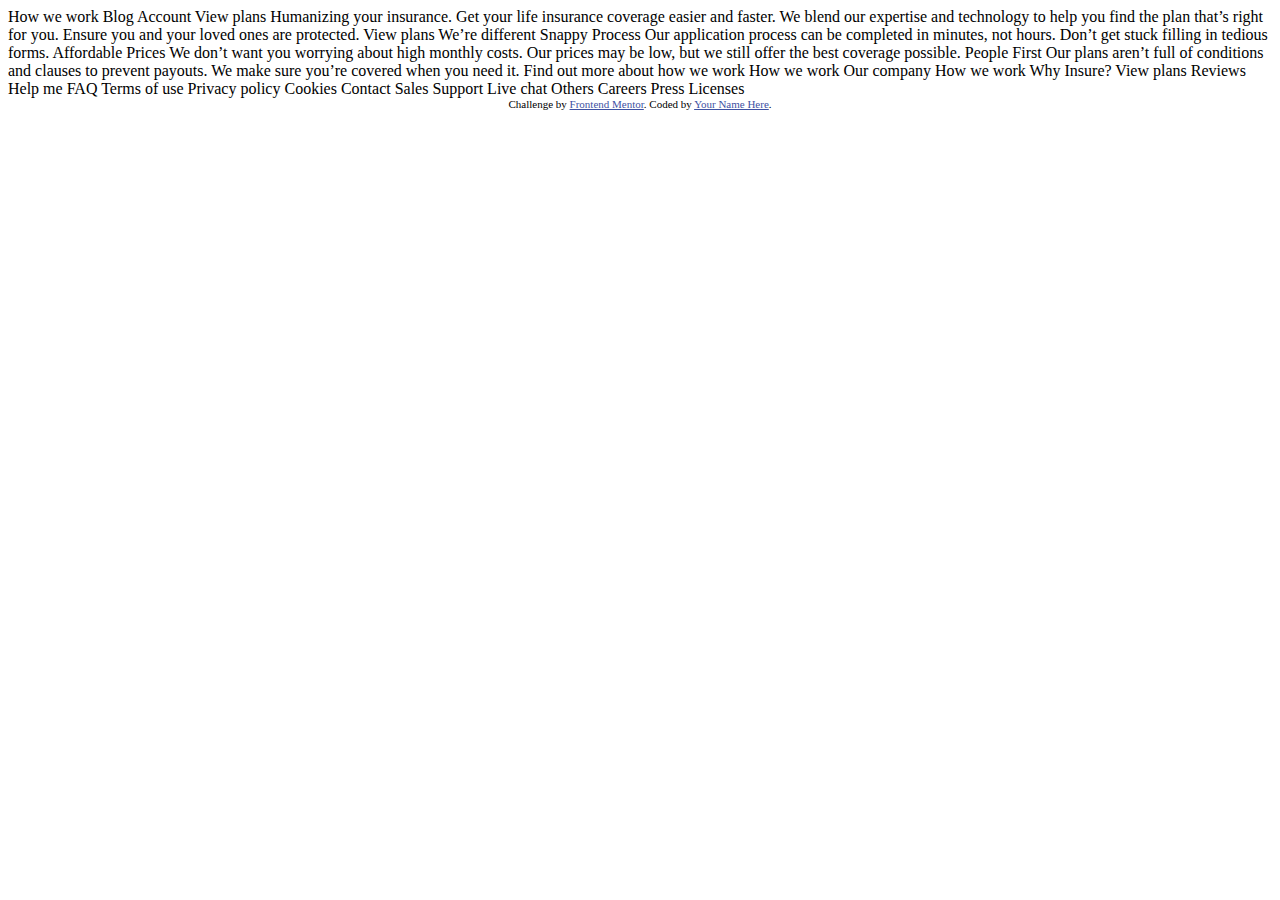
==== insure-landing-page/index.html @ b22dc7d5 "Initial commit" ====
<!DOCTYPE html>
<html lang="en">
<head>
  <meta charset="UTF-8">
  <meta name="viewport" content="width=device-width, initial-scale=1.0"> <!-- displays site properly based on user's device -->

  <link rel="icon" type="image/png" sizes="32x32" href="./images/favicon-32x32.png">
  
  <title>Frontend Mentor | Insure landing page</title>

  <!-- Feel free to remove these styles or customise in your own stylesheet 👍 -->
  <style>
    .attribution { font-size: 11px; text-align: center; }
    .attribution a { color: hsl(228, 45%, 44%); }
  </style>
</head>
<body>

  How we work
  Blog
  Account
  View plans

  Humanizing your insurance.

  Get your life insurance coverage easier and faster. We blend our expertise 
  and technology to help you find the plan that’s right for you. Ensure you 
  and your loved ones are protected.

  View plans

  We’re different

  Snappy Process

  Our application process can be completed in minutes, not hours. Don’t get 
  stuck filling in tedious forms.

  Affordable Prices

  We don’t want you worrying about high monthly costs. Our prices may be low, 
  but we still offer the best coverage possible.

  People First

  Our plans aren’t full of conditions and clauses to prevent payouts. We make 
  sure you’re covered when you need it.

  Find out more about how we work

  How we work

  Our company

  How we work
  Why Insure?
  View plans
  Reviews

  Help me

  FAQ
  Terms of use
  Privacy policy
  Cookies

  Contact

  Sales
  Support
  Live chat

  Others

  Careers
  Press
  Licenses

  
  <div class="attribution">
    Challenge by <a href="https://www.frontendmentor.io?ref=challenge" target="_blank">Frontend Mentor</a>. 
    Coded by <a href="#">Your Name Here</a>.
  </div>
</body>
</html>
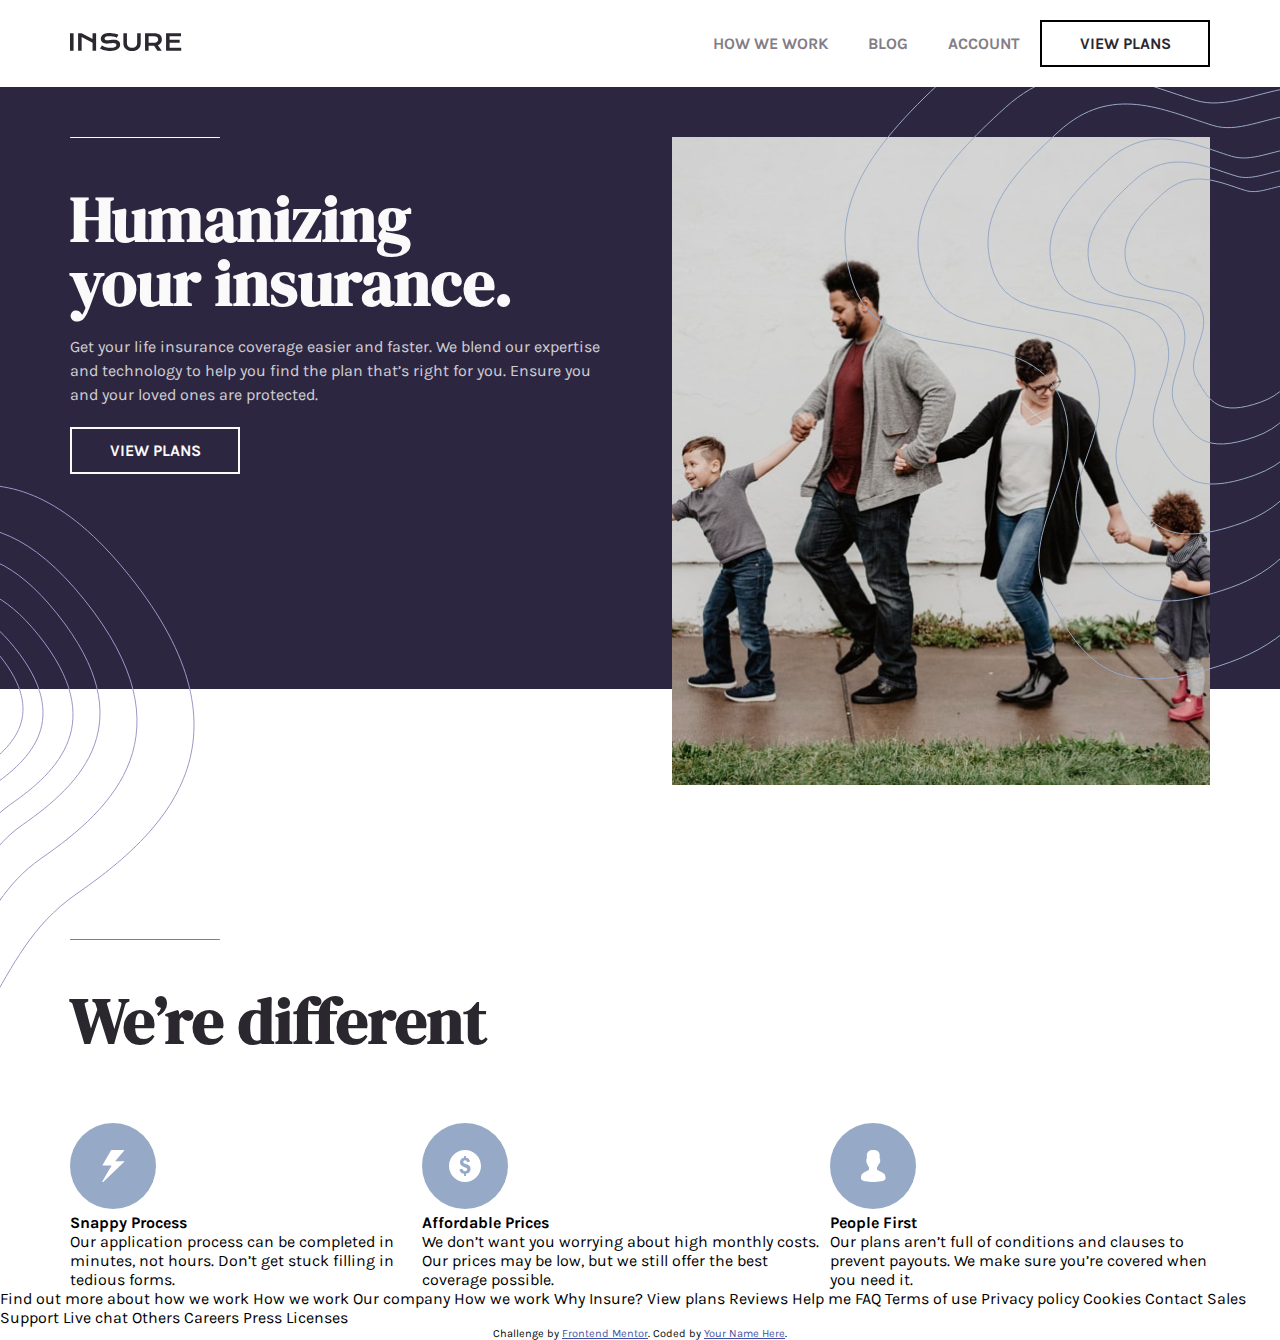
==== commit a6d81aa9: "initial commit" ====
--- a/insure-landing-page/index.html
+++ b/insure-landing-page/index.html
@@ -1,50 +1,104 @@
 <!DOCTYPE html>
 <html lang="en">
+
 <head>
   <meta charset="UTF-8">
-  <meta name="viewport" content="width=device-width, initial-scale=1.0"> <!-- displays site properly based on user's device -->
+  <meta name="viewport" content="width=device-width, initial-scale=1.0">
+  <!-- displays site properly based on user's device -->
 
   <link rel="icon" type="image/png" sizes="32x32" href="./images/favicon-32x32.png">
-  
+  <link rel="stylesheet" href="style.css">
   <title>Frontend Mentor | Insure landing page</title>
 
   <!-- Feel free to remove these styles or customise in your own stylesheet 👍 -->
   <style>
-    .attribution { font-size: 11px; text-align: center; }
-    .attribution a { color: hsl(228, 45%, 44%); }
+    .attribution {
+      font-size: 11px;
+      text-align: center;
+    }
+
+    .attribution a {
+      color: hsl(228, 45%, 44%);
+    }
   </style>
 </head>
+
 <body>
 
-  How we work
-  Blog
-  Account
-  View plans
+  <header>
+    <div class="container">
+      <nav>
+        <div>
+          <img src="./images/logo.svg" alt="logo">
+        </div>
+        <div class="nav-links">
+          <ul>
+            <li><a href="#">How we work</a></li>
+            <li><a href="#">Blog</a></li>
+            <li><a href="#">Account</a></li>
+          </ul>
+          <button>View plans</button>
+        </div>
+      </nav>
+    </div>
+  </header>
 
-  Humanizing your insurance.
+  <section id="intro">
+    <div class="container">
+      <div class="wrapper">
+        <div class="left">
+          <h1>Humanizing </h1>
+          <h1>your insurance.</h1>
+          <p>
+            Get your life insurance coverage easier and faster. We blend our expertise
+            and technology to help you find the plan that’s right for you. Ensure you
+            and your loved ones are protected.
+          </p>
 
-  Get your life insurance coverage easier and faster. We blend our expertise 
-  and technology to help you find the plan that’s right for you. Ensure you 
-  and your loved ones are protected.
+          <button>View plans</button>
+        </div>
+        <div class="right"><img src="./images/image-intro-desktop.jpg"></div>
+      </div>
+    </div>
+  </section>
 
-  View plans
+  <section>
+    <div class="container">
+      <h2>We’re different</h2>
 
-  We’re different
+      <div class="flex">
+        <div>
+          <img src="./images/icon-snappy-process.svg" alt="icon snappy process">
+          <h4>Snappy Process</h4>
 
-  Snappy Process
+          <p>
+            Our application process can be completed in minutes, not hours. Don’t get
+            stuck filling in tedious forms.
+          </p>
+        </div>
 
-  Our application process can be completed in minutes, not hours. Don’t get 
-  stuck filling in tedious forms.
+        <div>
+          <img src="./images/icon-affordable-prices.svg" alt="icon-affordable-prices">
+          <h4>Affordable Prices</h4>
 
-  Affordable Prices
+          <p>
+            We don’t want you worrying about high monthly costs. Our prices may be low,
+            but we still offer the best coverage possible.
+          </p>
+        </div>
 
-  We don’t want you worrying about high monthly costs. Our prices may be low, 
-  but we still offer the best coverage possible.
+        <div>
+          <img src="./images/icon-people-first.svg" alt="icon-people-first">
+          <h4>People First</h4>
 
-  People First
-
-  Our plans aren’t full of conditions and clauses to prevent payouts. We make 
-  sure you’re covered when you need it.
+          <p>
+            Our plans aren’t full of conditions and clauses to prevent payouts. We make
+            sure you’re covered when you need it.
+          </p>
+        </div>
+      </div>
+    </div>
+  </section>
 
   Find out more about how we work
 
@@ -76,10 +130,11 @@
   Press
   Licenses
 
-  
+
   <div class="attribution">
-    Challenge by <a href="https://www.frontendmentor.io?ref=challenge" target="_blank">Frontend Mentor</a>. 
+    Challenge by <a href="https://www.frontendmentor.io?ref=challenge" target="_blank">Frontend Mentor</a>.
     Coded by <a href="#">Your Name Here</a>.
   </div>
 </body>
+
 </html>--- a/insure-landing-page/style.css
+++ b/insure-landing-page/style.css
@@ -0,0 +1,190 @@
+@import url("https://fonts.googleapis.com/css2?family=Karla:wght@400;700&display=swap");
+@import url("https://fonts.googleapis.com/css2?family=DM+Serif+Display&display=swap");
+
+* {
+  box-sizing: border-box;
+  margin: 0;
+  padding: 0;
+}
+
+body {
+  font-family: "Karla", sans-serif;
+  font-size: 16px;
+}
+
+.container {
+  width: 1200px;
+  max-width: 100%;
+  margin: 0 auto;
+  padding: 0 30px;
+}
+
+nav {
+  display: flex;
+  justify-content: space-between;
+  align-items: center;
+  padding: 20px 0;
+}
+
+.nav-links {
+  display: flex;
+}
+nav ul {
+  display: flex;
+  align-items: center;
+}
+
+nav li {
+  list-style-type: none;
+  margin: 0 20px;
+}
+
+nav a {
+  text-decoration: none;
+  text-transform: uppercase;
+  font-size: 16px;
+  font-weight: 700;
+  color: hsl(273, 4%, 51%);
+}
+
+nav a:hover {
+  color: hsl(270, 9%, 17%);
+}
+
+button {
+  border: 2px solid black;
+  background: transparent;
+  padding: 12px;
+  width: 170px;
+  text-transform: uppercase;
+  font-family: "Karla", sans-serif;
+  font-size: 16px;
+  font-weight: 700;
+  cursor: pointer;
+  color: hsl(270, 9%, 17%);
+}
+
+button:hover {
+  background-color: hsl(270, 9%, 17%);
+  color: hsl(0, 0%, 98%);
+}
+
+#intro {
+  background-color: hsl(256, 26%, 20%);
+  color: hsl(0, 0%, 98%);
+
+  position: relative;
+  padding: 50px 0;
+  margin-bottom: 250px;
+}
+
+#intro * {
+  z-index: 1;
+}
+
+.wrapper {
+  display: flex;
+  justify-content: space-between;
+  align-items: flex-start;
+  gap: 4rem;
+}
+
+#intro::before {
+  content: "";
+  background-image: url("./images/bg-pattern-intro-right-desktop.svg");
+  background-repeat: no-repeat;
+  background-position: top right;
+  position: absolute;
+  top: 0;
+  right: 0;
+  height: 100%;
+  width: 50%;
+  z-index: 2;
+}
+
+#intro::after {
+  content: "";
+  background-image: url("./images/bg-pattern-intro-left-desktop.svg");
+  background-repeat: no-repeat;
+  background-position: bottom left;
+  position: absolute;
+  bottom: -50%;
+  left: 0;
+  height: 100%;
+  width: 50%;
+  z-index: 0;
+}
+
+.left {
+  position: relative;
+  padding: 50px 0;
+  flex: 1;
+}
+
+.left::before {
+  content: "";
+  background-color: hsl(0, 0%, 98%);
+  border-radius: 10px;
+  position: absolute;
+  width: 150px;
+  height: 1px;
+  left: 0;
+  top: 0;
+}
+
+h1 {
+  font-family: "DM Serif Display", serif;
+  font-size: 4rem;
+  line-height: 1;
+}
+
+.left p {
+  line-height: 1.5;
+  margin: 20px 0;
+  color: hsl(0, 0%, 98%);
+  opacity: 0.8;
+}
+
+.left button {
+  border: 2px solid hsl(0, 0%, 98%);
+  color: hsl(0, 0%, 98%);
+}
+
+.left button:hover {
+  background-color: hsl(0, 0%, 98%);
+  color: hsl(256, 26%, 20%);
+}
+
+.right {
+  flex: 1;
+}
+
+.right img {
+  margin-bottom: -150px;
+  max-width: 100%;
+}
+
+h2 {
+  font-family: "DM Serif Display", serif;
+  font-size: 4rem;
+  line-height: 1;
+  color: hsl(270, 9%, 17%);
+  padding: 50px 0;
+  position: relative;
+  margin-bottom: 20px;
+}
+
+h2::before {
+  content: "";
+  background-color: hsl(273, 4%, 51%);
+  border-radius: 10px;
+  position: absolute;
+  width: 150px;
+  height: 1px;
+  left: 0;
+  top: 0;
+}
+
+.flex {
+  display: flex;
+}
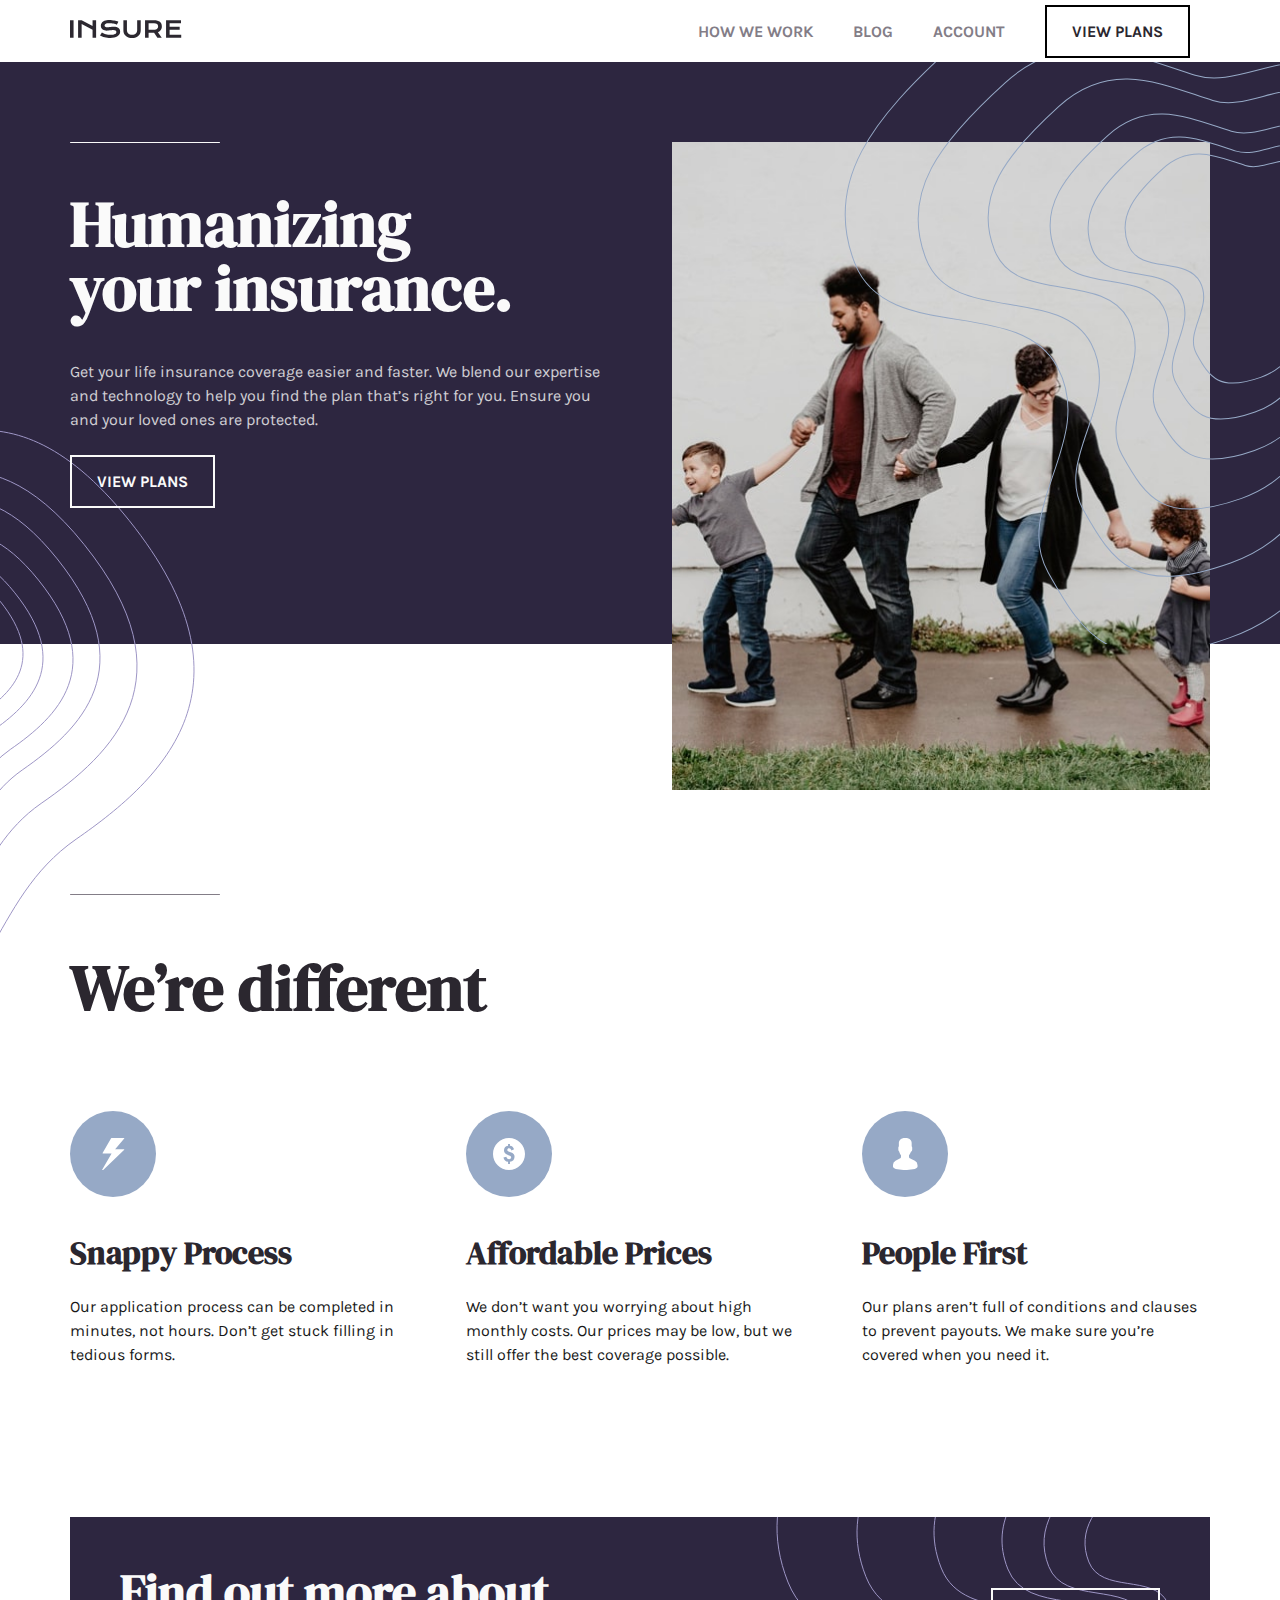
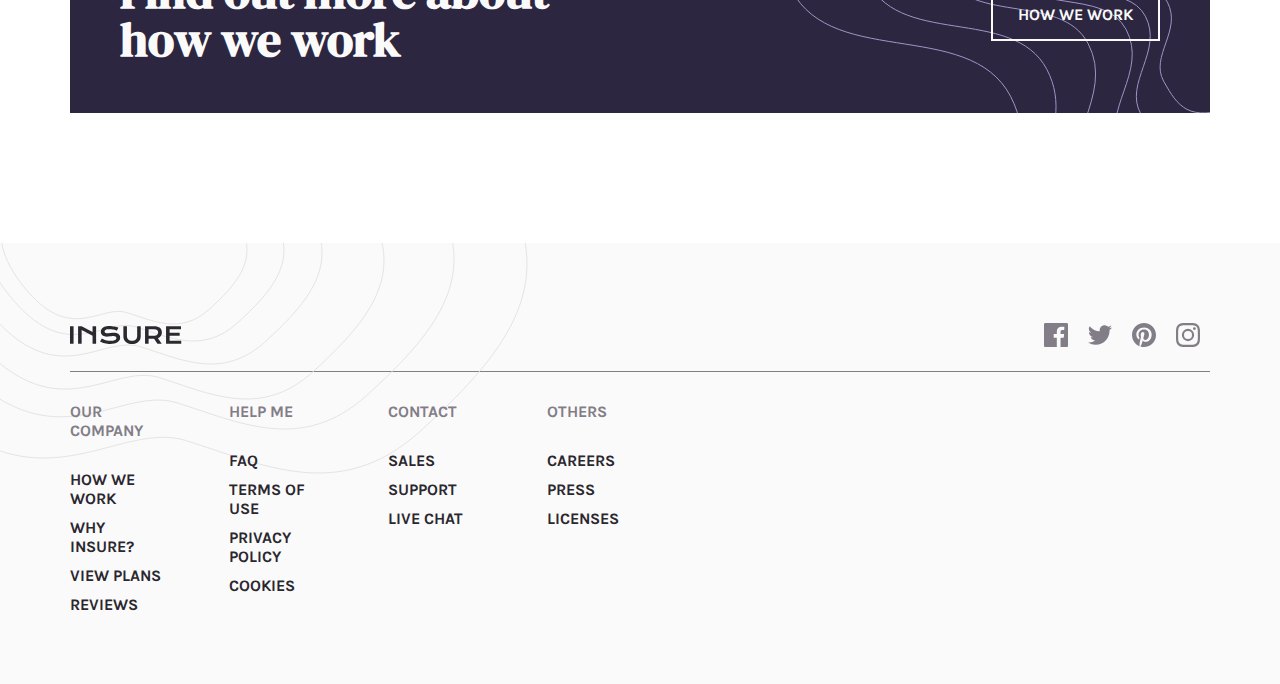
==== commit 31812551: "-updated style" ====
--- a/insure-landing-page/index.html
+++ b/insure-landing-page/index.html
@@ -10,17 +10,6 @@
   <link rel="stylesheet" href="style.css">
   <title>Frontend Mentor | Insure landing page</title>
 
-  <!-- Feel free to remove these styles or customise in your own stylesheet 👍 -->
-  <style>
-    .attribution {
-      font-size: 11px;
-      text-align: center;
-    }
-
-    .attribution a {
-      color: hsl(228, 45%, 44%);
-    }
-  </style>
 </head>
 
 <body>
@@ -31,21 +20,26 @@
         <div>
           <img src="./images/logo.svg" alt="logo">
         </div>
+
+        <div class="hamburger">
+          <a href="#"><img src="./images/icon-hamburger.svg"></a>
+        </div>
         <div class="nav-links">
           <ul>
             <li><a href="#">How we work</a></li>
             <li><a href="#">Blog</a></li>
             <li><a href="#">Account</a></li>
+            <li><a href="#" class="btn dark-btn">View plans</a></li>
           </ul>
-          <button>View plans</button>
+
         </div>
       </nav>
     </div>
   </header>
 
-  <section id="intro">
+  <section id="intro" class="intro-bg">
     <div class="container">
-      <div class="wrapper">
+      <div class="wrapper flex-start">
         <div class="left">
           <h1>Humanizing </h1>
           <h1>your insurance.</h1>
@@ -55,19 +49,19 @@
             and your loved ones are protected.
           </p>
 
-          <button>View plans</button>
+          <a href="#" class="btn light-btn">View plans</a>
         </div>
-        <div class="right"><img src="./images/image-intro-desktop.jpg"></div>
+        <div class="right"><img src="./images/image-intro-desktop.jpg" alt="intro"></div>
       </div>
     </div>
   </section>
 
-  <section>
+  <section id="different">
     <div class="container">
       <h2>We’re different</h2>
 
-      <div class="flex">
-        <div>
+      <div class="grid-wrapper">
+        <div class="tile">
           <img src="./images/icon-snappy-process.svg" alt="icon snappy process">
           <h4>Snappy Process</h4>
 
@@ -77,7 +71,7 @@
           </p>
         </div>
 
-        <div>
+        <div class="tile">
           <img src="./images/icon-affordable-prices.svg" alt="icon-affordable-prices">
           <h4>Affordable Prices</h4>
 
@@ -87,7 +81,7 @@
           </p>
         </div>
 
-        <div>
+        <div class="tile">
           <img src="./images/icon-people-first.svg" alt="icon-people-first">
           <h4>People First</h4>
 
@@ -100,41 +94,80 @@
     </div>
   </section>
 
-  Find out more about how we work
 
-  How we work
+  <section id="how-we-work">
 
-  Our company
+    <div class="container">
+      <div class="wrapper flex-center how-we-work-bg">
+        <h3>Find out more about how we work</h3>
+        <a href="#" class="btn light-btn">How we work</a>
+      </div>
 
-  How we work
-  Why Insure?
-  View plans
-  Reviews
-
-  Help me
-
-  FAQ
-  Terms of use
-  Privacy policy
-  Cookies
-
-  Contact
-
-  Sales
-  Support
-  Live chat
-
-  Others
-
-  Careers
-  Press
-  Licenses
+  </section>
 
 
-  <div class="attribution">
-    Challenge by <a href="https://www.frontendmentor.io?ref=challenge" target="_blank">Frontend Mentor</a>.
-    Coded by <a href="#">Your Name Here</a>.
-  </div>
+
+  <footer class="footer-bg">
+    <div class="container">
+
+      <div class="social wrapper">
+        <div><img src="./images/logo.svg" alt="logo"></div>
+        <ul>
+          <li><a href="#"><img src="./images/icon-facebook.svg" alt="facebook"></a></li>
+          <li><a href="#"><img src="./images/icon-twitter.svg" alt="twitter"></a></li>
+          <li><a href="#"><img src="./images/icon-pinterest.svg" alt="pinterest"></a></li>
+          <li><a href="#"><img src="./images/icon-instagram.svg" alt="instagram"></a></li>
+        </ul>
+      </div>
+
+
+      <div class="wrapper footer-links">
+        <div>
+          <h5>Our company</h5>
+
+          <ul>
+            <li><a href="#">How we work</a></li>
+            <li><a href="#">Why Insure?</a></li>
+            <li><a href="#">View plans</a></li>
+            <li><a href="#">Reviews</a></li>
+          </ul>
+        </div>
+
+        <div>
+          <h5>Help me</h5>
+
+          <ul>
+
+            <li><a href="#">FAQ</a></li>
+            <li><a href="#">Terms of use</a></li>
+            <li><a href="#">Privacy policy</a></li>
+            <li><a href="#">Cookies</a></li>
+          </ul>
+        </div>
+
+        <div>
+          <h5>Contact</h5>
+          <ul>
+            <li><a href="#">Sales</a></li>
+            <li><a href="#">Support</a></li>
+            <li><a href="#">Live chat</a></li>
+          </ul>
+        </div>
+
+        <div>
+          <h5>Others</h5>
+          <ul>
+            <li><a href="#">Careers</a></li>
+            <li><a href="#">Press</a></li>
+            <li><a href="#">Licenses</a></li>
+          </ul>
+        </div>
+      </div>
+    </div>
+  </footer>
+
+
+
 </body>
 
 </html>--- a/insure-landing-page/style.css
+++ b/insure-landing-page/style.css
@@ -10,6 +10,13 @@
 body {
   font-family: "Karla", sans-serif;
   font-size: 16px;
+}
+li {
+  list-style: none;
+}
+
+a {
+  text-decoration: none;
 }
 
 .container {
@@ -35,12 +42,10 @@
 }
 
 nav li {
-  list-style-type: none;
   margin: 0 20px;
 }
 
 nav a {
-  text-decoration: none;
   text-transform: uppercase;
   font-size: 16px;
   font-weight: 700;
@@ -51,31 +56,49 @@
   color: hsl(270, 9%, 17%);
 }
 
-button {
-  border: 2px solid black;
+.hamburger {
+  display: none;
+}
+
+.btn {
   background: transparent;
-  padding: 12px;
-  width: 170px;
+  padding: 15px 25px;
   text-transform: uppercase;
   font-family: "Karla", sans-serif;
   font-size: 16px;
   font-weight: 700;
   cursor: pointer;
-  color: hsl(270, 9%, 17%);
-}
-
-button:hover {
+}
+
+.dark-btn {
+  border: 2px solid black;
+  color: hsl(270, 9%, 17%);
+}
+
+.dark-btn:hover {
   background-color: hsl(270, 9%, 17%);
   color: hsl(0, 0%, 98%);
+}
+
+.light-btn {
+  border: 2px solid hsl(0, 0%, 98%);
+  color: hsl(0, 0%, 98%);
+}
+
+.light-btn:hover {
+  background-color: hsl(0, 0%, 98%);
+  color: hsl(256, 26%, 20%);
 }
 
 #intro {
   background-color: hsl(256, 26%, 20%);
   color: hsl(0, 0%, 98%);
-
-  position: relative;
-  padding: 50px 0;
+  position: relative;
   margin-bottom: 250px;
+}
+
+#intro .wrapper {
+  padding-top: 80px;
 }
 
 #intro * {
@@ -85,11 +108,18 @@
 .wrapper {
   display: flex;
   justify-content: space-between;
+  gap: 4rem;
+}
+
+.flex-start {
   align-items: flex-start;
-  gap: 4rem;
-}
-
-#intro::before {
+}
+
+.flex-center {
+  align-items: center;
+}
+
+.intro-bg::before {
   content: "";
   background-image: url("./images/bg-pattern-intro-right-desktop.svg");
   background-repeat: no-repeat;
@@ -102,7 +132,7 @@
   z-index: 2;
 }
 
-#intro::after {
+.intro-bg::after {
   content: "";
   background-image: url("./images/bg-pattern-intro-left-desktop.svg");
   background-repeat: no-repeat;
@@ -140,19 +170,9 @@
 
 .left p {
   line-height: 1.5;
-  margin: 20px 0;
+  margin: 40px 0;
   color: hsl(0, 0%, 98%);
   opacity: 0.8;
-}
-
-.left button {
-  border: 2px solid hsl(0, 0%, 98%);
-  color: hsl(0, 0%, 98%);
-}
-
-.left button:hover {
-  background-color: hsl(0, 0%, 98%);
-  color: hsl(256, 26%, 20%);
 }
 
 .right {
@@ -164,14 +184,16 @@
   max-width: 100%;
 }
 
+#different {
+  margin-bottom: 150px;
+}
+
 h2 {
   font-family: "DM Serif Display", serif;
   font-size: 4rem;
-  line-height: 1;
   color: hsl(270, 9%, 17%);
   padding: 50px 0;
   position: relative;
-  margin-bottom: 20px;
 }
 
 h2::before {
@@ -185,6 +207,180 @@
   top: 0;
 }
 
-.flex {
-  display: flex;
-}
+.grid-wrapper {
+  display: grid;
+  grid-template-columns: repeat(auto-fit, minmax(330px, 1fr));
+  gap: 3rem;
+}
+
+.tile img {
+  margin: 30px 0;
+}
+
+.tile h4 {
+  font-family: "DM Serif Display", serif;
+  font-size: 2rem;
+  color: hsl(270, 9%, 17%);
+  margin-bottom: 20px;
+}
+
+.tile p {
+  line-height: 1.5;
+  opacity: 0.9;
+}
+
+#how-we-work .wrapper {
+  background-color: hsl(256, 26%, 20%);
+  color: hsl(0, 0%, 98%);
+  position: relative;
+  padding: 50px;
+}
+
+#how-we-work * {
+  z-index: 1;
+}
+
+.how-we-work-bg::after {
+  content: "";
+  background-image: url("./images/bg-pattern-how-we-work-desktop.svg");
+  background-repeat: no-repeat;
+  background-position: top right;
+  position: absolute;
+  top: 0;
+  right: 0;
+  height: 100%;
+  width: 50%;
+  z-index: 0;
+}
+
+h3 {
+  font-family: "DM Serif Display", serif;
+  font-size: 3rem;
+  max-width: 430px;
+  line-height: 1;
+}
+
+footer {
+  background-color: hsl(0, 0%, 98%);
+  margin-top: 130px;
+  padding: 60px 0;
+  position: relative;
+}
+
+footer * {
+  z-index: 1;
+}
+
+.footer-bg::after {
+  content: "";
+  background-image: url("./images/bg-pattern-footer-desktop.svg");
+  background-repeat: no-repeat;
+  background-position: top left;
+  height: 100%;
+  width: 100%;
+  position: absolute;
+  top: 0;
+  left: 0;
+}
+
+.social {
+  padding: 20px 0;
+  align-items: center;
+  border-bottom: 1px solid hsl(273, 4%, 51%);
+}
+
+.social ul {
+  display: flex;
+  align-items: center;
+  justify-content: space-between;
+}
+
+.social ul li {
+  margin: 0 10px;
+}
+
+.footer-links {
+  text-transform: uppercase;
+  font-weight: 700;
+  justify-self: flex-start;
+}
+
+.footer-links > div {
+  flex: 1;
+}
+
+.footer-links h5 {
+  font-size: 16px;
+  color: hsl(273, 4%, 51%);
+  margin: 30px 0;
+}
+
+.footer-links li {
+  margin-bottom: 10px;
+}
+
+.footer-links a {
+  color: hsl(270, 9%, 17%);
+}
+
+.footer-links a:hover {
+  text-decoration: underline;
+}
+
+@media screen and (max-width: 768px) {
+  body {
+    text-align: center;
+  }
+
+  .hamburger {
+    display: block;
+  }
+
+  .wrapper {
+    flex-direction: column;
+  }
+
+  .nav-links {
+    display: none;
+  }
+
+  .intro-bg::after {
+    background-image: url("./images/bg-pattern-intro-left-mobile.svg");
+    background-position: top left;
+    top: 0;
+    bottom: auto;
+  }
+
+  .intro-bg::before {
+    background-image: url("./images/bg-pattern-intro-right-mobile.svg");
+    background-position: bottom right;
+    bottom: -25%;
+    top: auto;
+  }
+
+  .left::before {
+    content: none;
+  }
+
+  .right img {
+    display: none;
+  }
+  h2 {
+    font-size: 3.3rem;
+  }
+
+  h2::before {
+    transform: translateX(50%);
+    left: auto;
+  }
+
+
+  .how-we-work-bg::after {
+    background-image: url('./images/bg-pattern-how-we-work-mobile.svg');
+  }
+
+  .footer-bg::after {
+    background-image: url('./images/bg-pattern-footer-mobile.svg');
+  }
+
+}
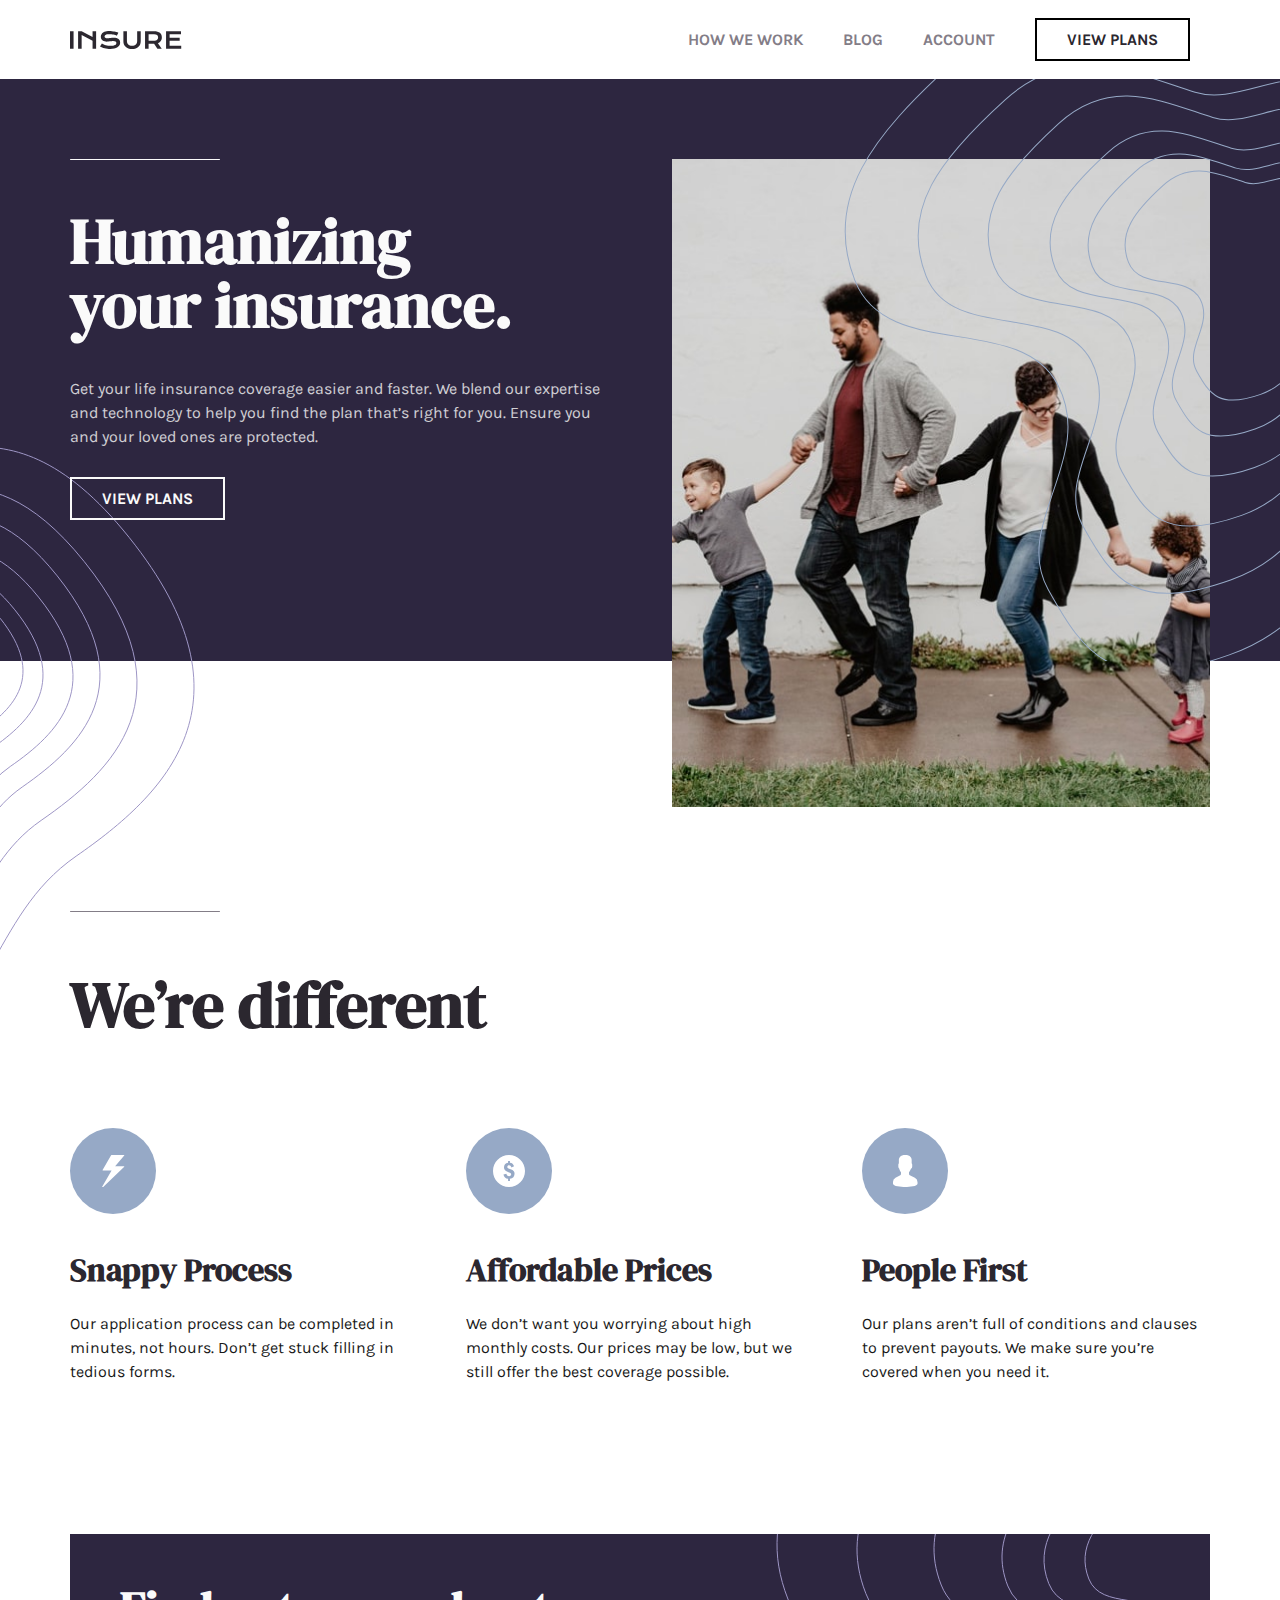
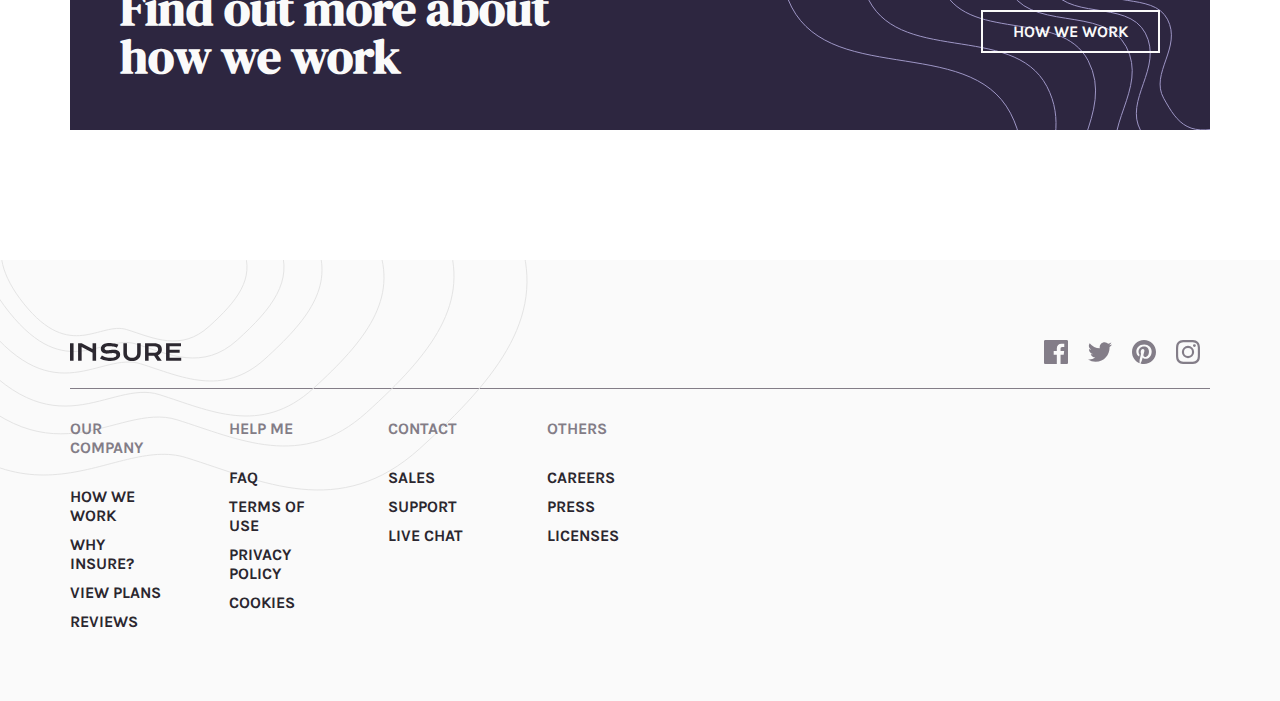
==== commit 7eb64b99: "-updated style" ====
--- a/insure-landing-page/index.html
+++ b/insure-landing-page/index.html
@@ -17,22 +17,21 @@
   <header>
     <div class="container">
       <nav>
-        <div>
-          <img src="./images/logo.svg" alt="logo">
-        </div>
 
-        <div class="hamburger">
-          <a href="#"><img src="./images/icon-hamburger.svg"></a>
-        </div>
-        <div class="nav-links">
-          <ul>
-            <li><a href="#">How we work</a></li>
-            <li><a href="#">Blog</a></li>
-            <li><a href="#">Account</a></li>
-            <li><a href="#" class="btn dark-btn">View plans</a></li>
-          </ul>
+        <img src="./images/logo.svg" alt="logo">
 
-        </div>
+        <button class="hamburger" id="hamburger">
+          <img class="open" src="./images/icon-hamburger.svg" alt="icon-hamburger" />
+          <img class="close" src="./images/icon-close.svg" alt="icon-close" />
+        </button>
+
+        <ul id="menu">
+          <li><a href="#">How we work</a></li>
+          <li><a href="#">Blog</a></li>
+          <li><a href="#">Account</a></li>
+          <li><a href="#" class="btn dark-btn btn-reverse">View plans</a></li>
+        </ul>
+
       </nav>
     </div>
   </header>
@@ -166,7 +165,7 @@
     </div>
   </footer>
 
-
+<script src="script.js"></script>
 
 </body>
 
--- a/insure-landing-page/style.css
+++ b/insure-landing-page/style.css
@@ -30,12 +30,9 @@
   display: flex;
   justify-content: space-between;
   align-items: center;
-  padding: 20px 0;
-}
-
-.nav-links {
-  display: flex;
-}
+  padding: 30px 0;
+}
+
 nav ul {
   display: flex;
   align-items: center;
@@ -62,7 +59,7 @@
 
 .btn {
   background: transparent;
-  padding: 15px 25px;
+  padding: 10px 30px;
   text-transform: uppercase;
   font-family: "Karla", sans-serif;
   font-size: 16px;
@@ -332,16 +329,54 @@
     text-align: center;
   }
 
-  .hamburger {
+  nav ul {
+    display: none;
+  }
+  nav ul li {
+    margin: 20px 0;
+  }
+
+  nav .hamburger {
+    background-color: transparent;
+    border: 0;
+    cursor: pointer;
+    display: flex;
+  }
+
+  nav .hamburger .close {
+    display: none;
+  }
+
+  nav .hamburger.show .open {
+    display: none;
+  }
+
+  nav .hamburger.show .close {
     display: block;
+  }
+
+  nav ul.show {
+    background-color: hsl(270, 9%, 17%);
+    display: flex;
+    flex-direction: column;
+    position: fixed;
+    padding-top: 30px;
+    margin: 0;
+    top: 90px;
+    left: 0;
+    width: 100vw;
+    height: 100vh;
+    z-index: 100;
+  }
+
+
+  .btn-reverse {
+    border: 2px solid hsl(0, 0%, 98%);
+    color: hsl(0, 0%, 98%);
   }
 
   .wrapper {
     flex-direction: column;
-  }
-
-  .nav-links {
-    display: none;
   }
 
   .intro-bg::after {
@@ -374,13 +409,11 @@
     left: auto;
   }
 
-
   .how-we-work-bg::after {
-    background-image: url('./images/bg-pattern-how-we-work-mobile.svg');
+    background-image: url("./images/bg-pattern-how-we-work-mobile.svg");
   }
 
   .footer-bg::after {
-    background-image: url('./images/bg-pattern-footer-mobile.svg');
-  }
-
-}
+    background-image: url("./images/bg-pattern-footer-mobile.svg");
+  }
+}
